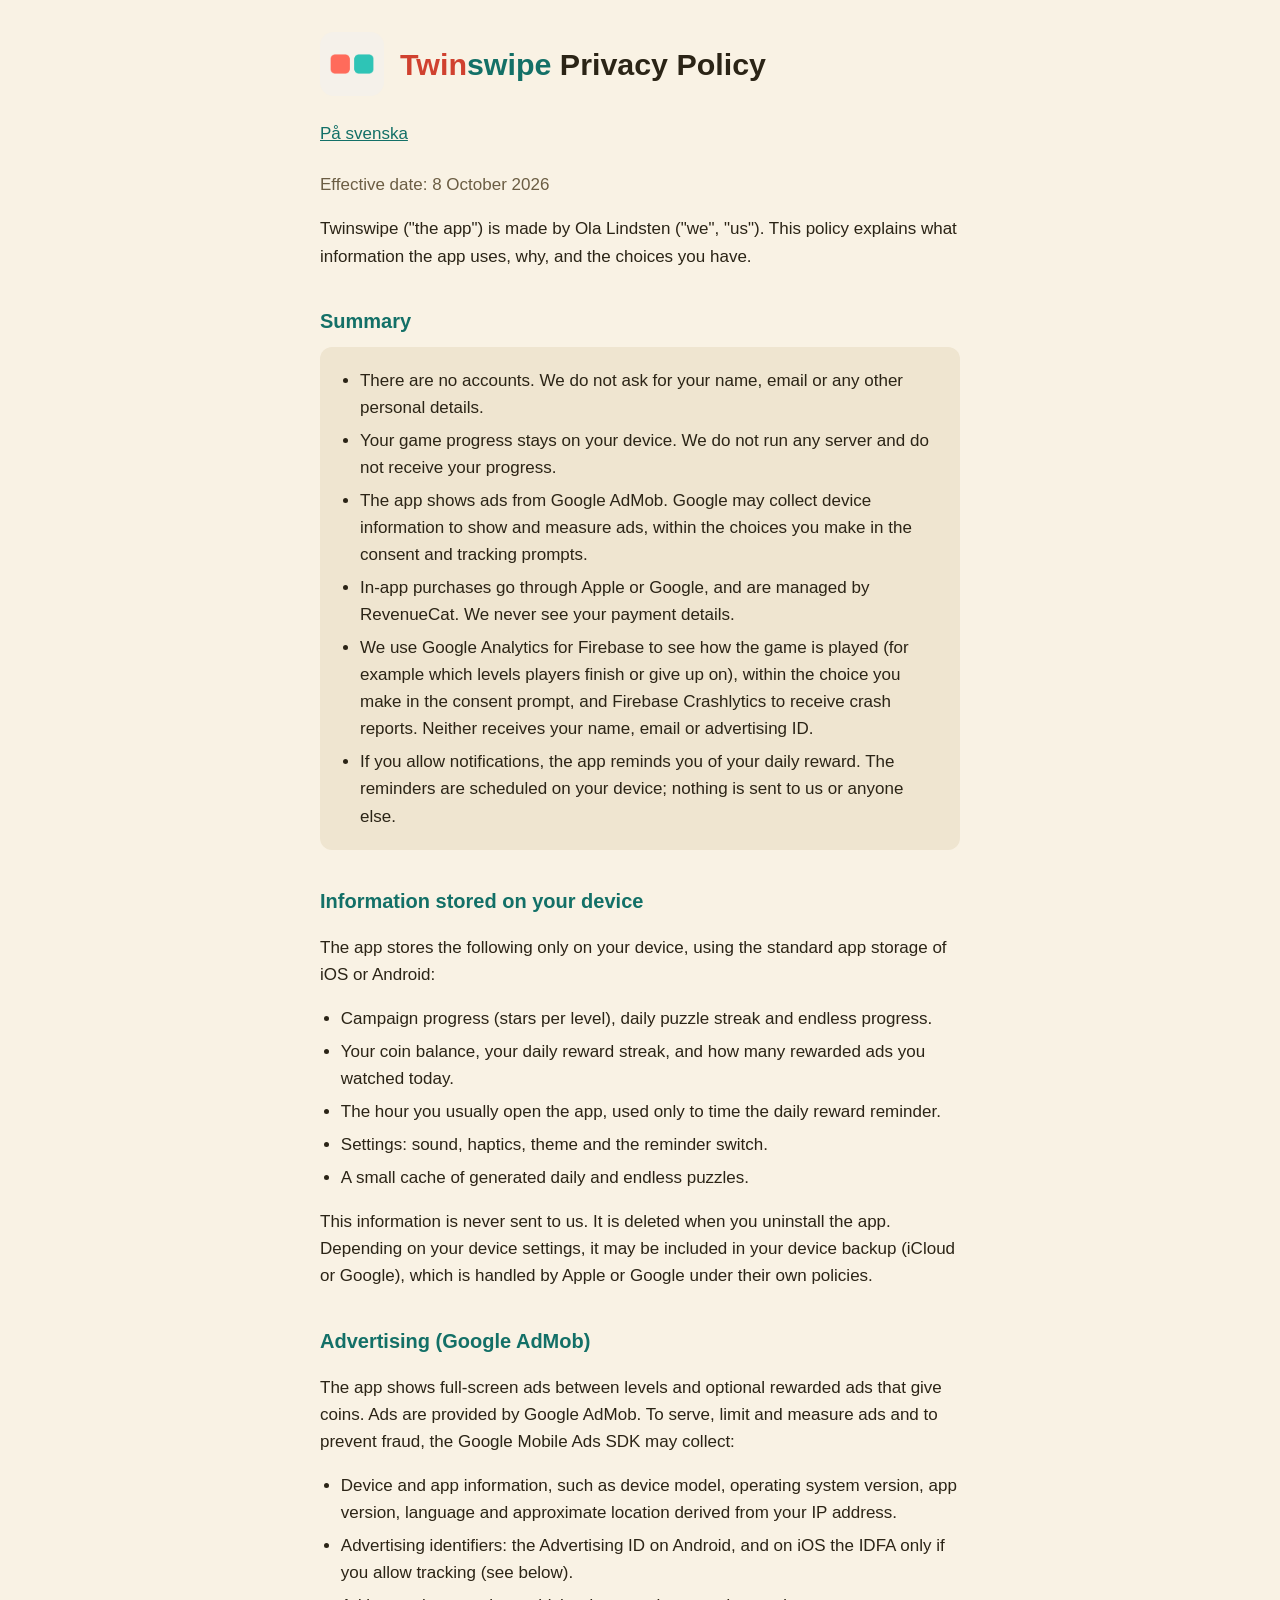
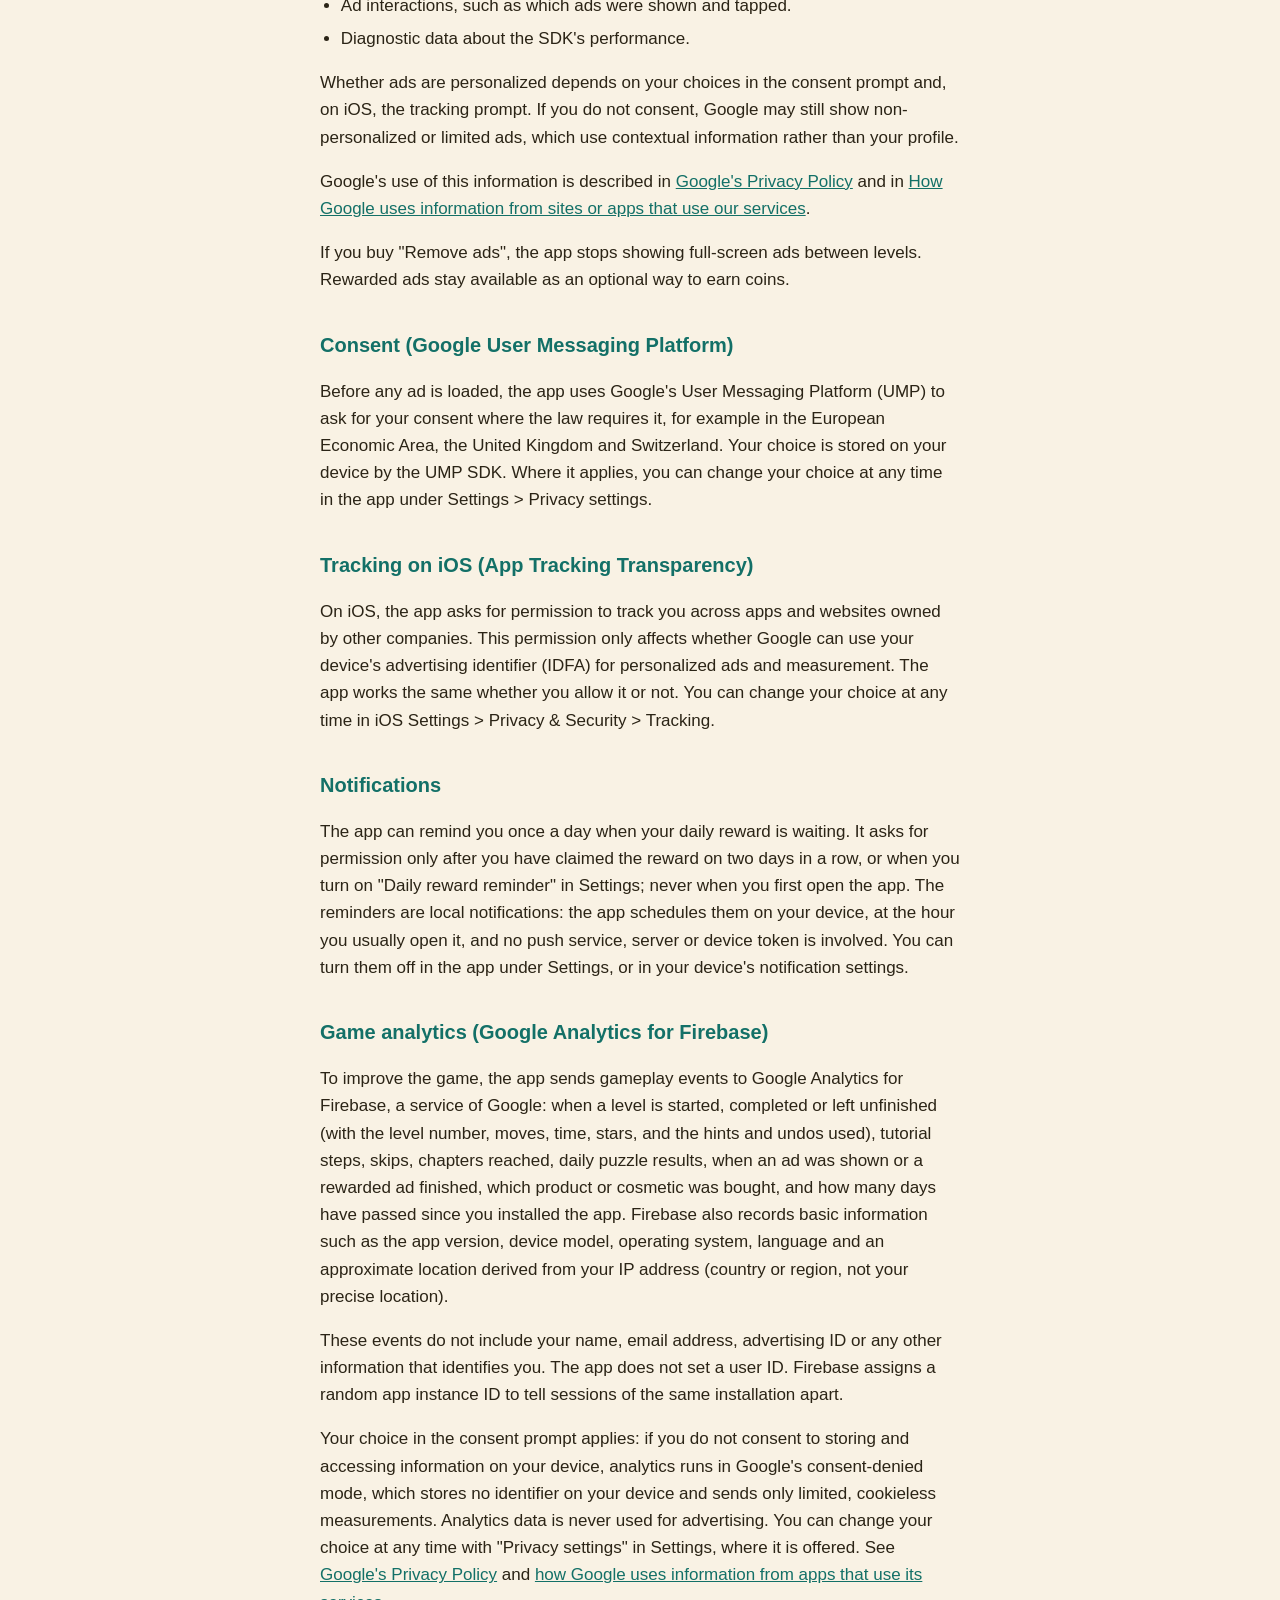
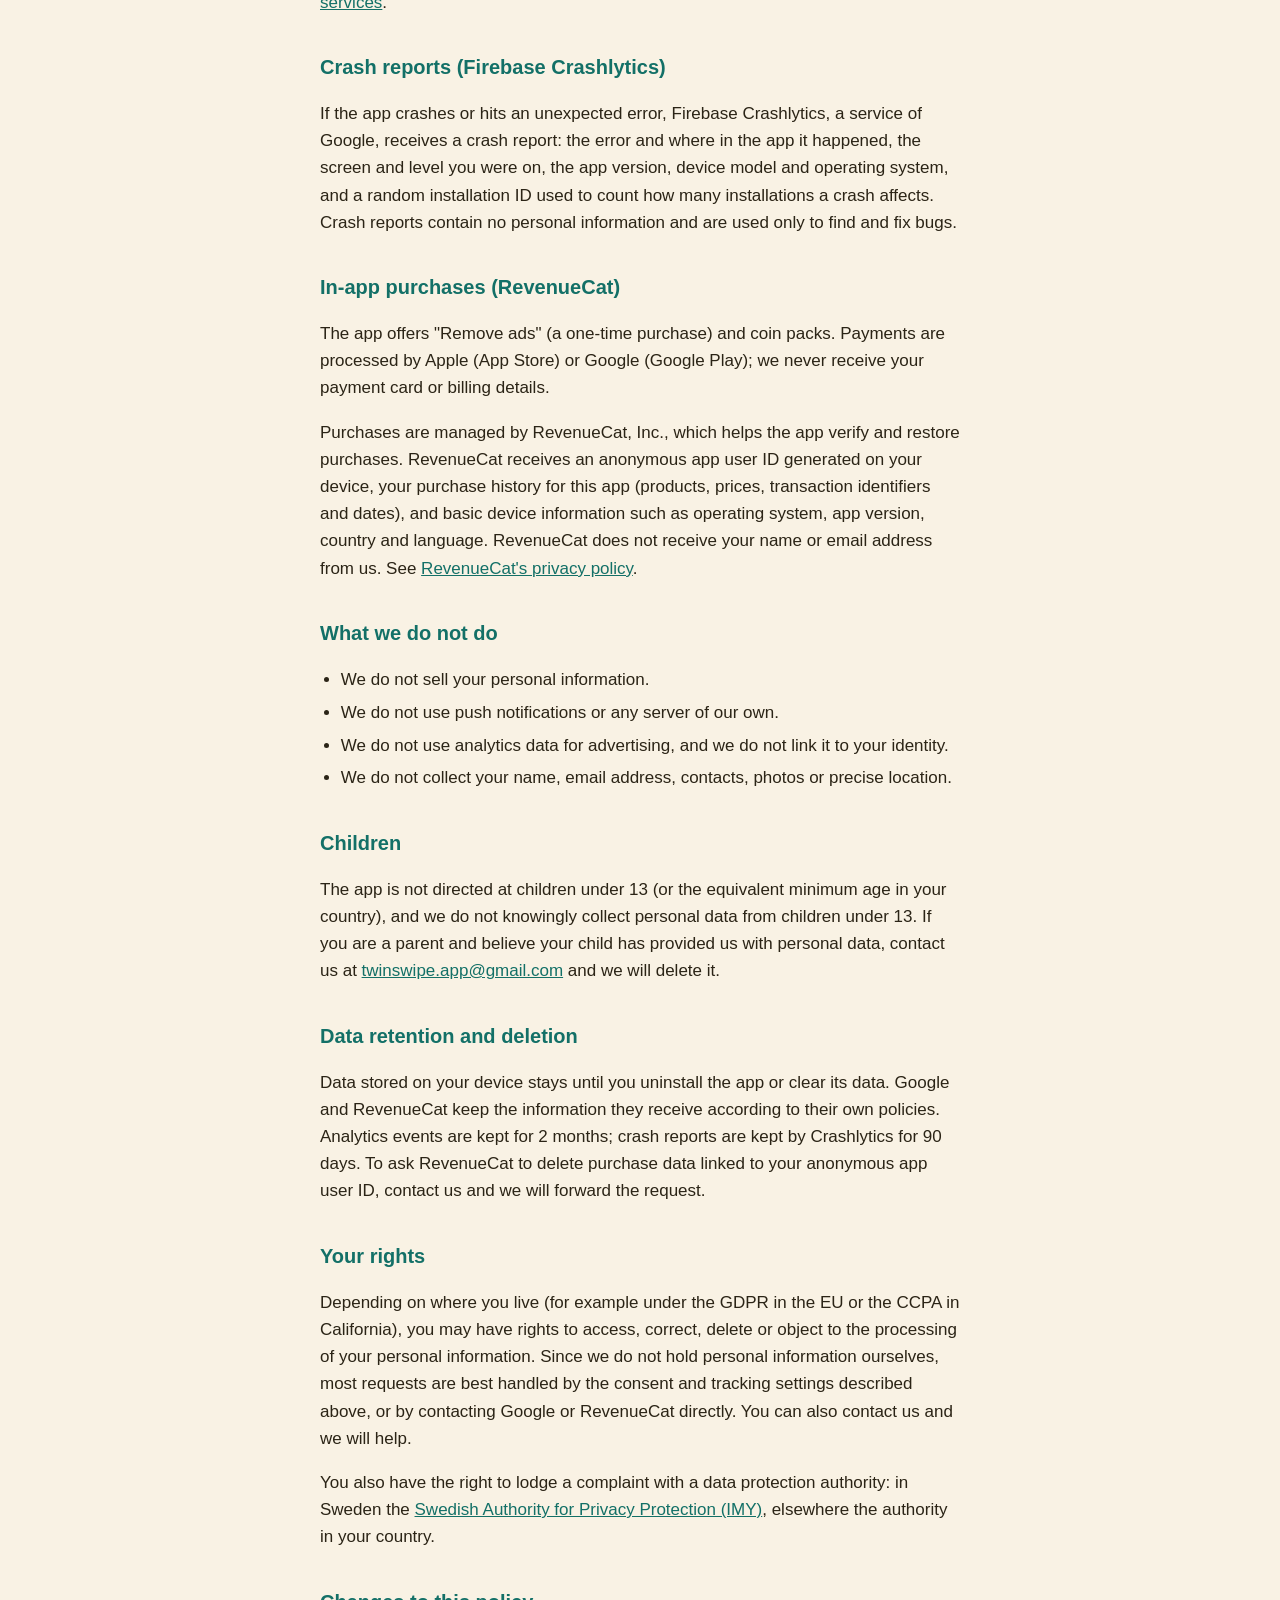
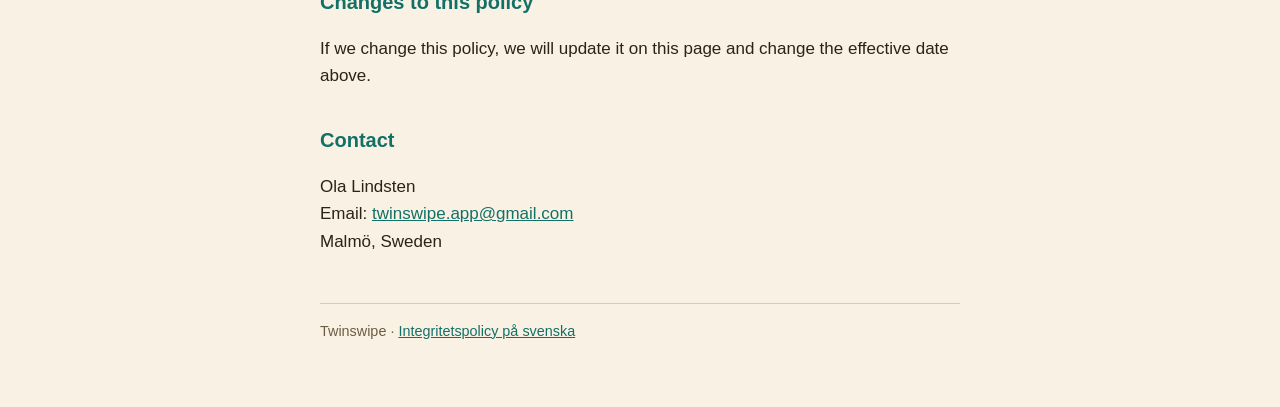
==== twinswipe/privacy/index.html @ 005f3613 "Publish site from Twinswipe 6123579" ====
<!doctype html>
<html lang="en">
<head>
<meta charset="utf-8">
<meta name="viewport" content="width=device-width, initial-scale=1">
<title>Twinswipe Privacy Policy</title>
<link rel="stylesheet" href="../../style.css">
<link rel="alternate" hreflang="sv" href="sv/">
<link rel="icon" href="../icon.png">
</head>
<body>
<main>
<header>
<img src="../icon.png" alt="">
<h1><span class="twin">Twin</span><span class="swipe">swipe</span> Privacy Policy</h1>
</header>
<p class="lang"><a href="sv/" hreflang="sv" lang="sv">På svenska</a></p>

<p class="date">Effective date: 8 October 2026</p>

<p>Twinswipe ("the app") is made by Ola Lindsten
("we", "us"). This policy explains what information the app uses, why, and
the choices you have.</p>

<h2 id="summary">Summary</h2>
<div class="summary">
<ul>
<li>There are no accounts. We do not ask for your name, email or any other
personal details.</li>
<li>Your game progress stays on your device. We do not run any server and do
not receive your progress.</li>
<li>The app shows ads from Google AdMob. Google may collect device
information to show and measure ads, within the choices you make in the
consent and tracking prompts.</li>
<li>In-app purchases go through Apple or Google, and are managed by
RevenueCat. We never see your payment details.</li>
<li>We use Google Analytics for Firebase to see how the game is played (for
example which levels players finish or give up on), within the choice you
make in the consent prompt, and Firebase Crashlytics to receive crash
reports. Neither receives your name, email or advertising ID.</li>
<li>If you allow notifications, the app reminds you of your daily reward.
The reminders are scheduled on your device; nothing is sent to us or
anyone else.</li>
</ul>
</div>

<h2 id="device">Information stored on your device</h2>
<p>The app stores the following only on your device, using the standard
app storage of iOS or Android:</p>
<ul>
<li>Campaign progress (stars per level), daily puzzle streak and endless
progress.</li>
<li>Your coin balance, your daily reward streak, and how many rewarded ads
you watched today.</li>
<li>The hour you usually open the app, used only to time the daily reward
reminder.</li>
<li>Settings: sound, haptics, theme and the reminder switch.</li>
<li>A small cache of generated daily and endless puzzles.</li>
</ul>
<p>This information is never sent to us. It is deleted when you uninstall the
app. Depending on your device settings, it may be included in your device
backup (iCloud or Google), which is handled by Apple or Google under their
own policies.</p>

<h2 id="ads">Advertising (Google AdMob)</h2>
<p>The app shows full-screen ads between levels and optional rewarded ads that
give coins. Ads are provided by Google AdMob. To serve, limit and measure
ads and to prevent fraud, the Google Mobile Ads SDK may collect:</p>
<ul>
<li>Device and app information, such as device model, operating system
version, app version, language and approximate location derived from your
IP address.</li>
<li>Advertising identifiers: the Advertising ID on Android, and on iOS the
IDFA only if you allow tracking (see below).</li>
<li>Ad interactions, such as which ads were shown and tapped.</li>
<li>Diagnostic data about the SDK's performance.</li>
</ul>
<p>Whether ads are personalized depends on your choices in the consent prompt
and, on iOS, the tracking prompt. If you do not consent, Google may still
show non-personalized or limited ads, which use contextual information
rather than your profile.</p>
<p>Google's use of this information is described in
<a href="https://policies.google.com/privacy">Google's Privacy Policy</a> and in
<a href="https://policies.google.com/technologies/partner-sites">How Google uses
information from sites or apps that use our services</a>.</p>
<p>If you buy "Remove ads", the app stops showing full-screen ads between
levels. Rewarded ads stay available as an optional way to earn coins.</p>

<h2 id="consent">Consent (Google User Messaging Platform)</h2>
<p>Before any ad is loaded, the app uses Google's User Messaging Platform
(UMP) to ask for your consent where the law requires it, for example in
the European Economic Area, the United Kingdom and Switzerland. Your choice
is stored on your device by the UMP SDK. Where it applies, you can change
your choice at any time in the app under Settings &gt; Privacy settings.</p>

<h2 id="tracking">Tracking on iOS (App Tracking Transparency)</h2>
<p>On iOS, the app asks for permission to track you across apps and websites
owned by other companies. This permission only affects whether Google can
use your device's advertising identifier (IDFA) for personalized ads and
measurement. The app works the same whether you allow it or not. You can
change your choice at any time in iOS Settings &gt; Privacy &amp; Security &gt;
Tracking.</p>

<h2 id="notifications">Notifications</h2>
<p>The app can remind you once a day when your daily reward is waiting. It
asks for permission only after you have claimed the reward on two days in
a row, or when you turn on "Daily reward reminder" in Settings; never when
you first open the app. The reminders are local notifications: the app
schedules them on your device, at the hour you usually open it, and no
push service, server or device token is involved. You can turn them off
in the app under Settings, or in your device's notification settings.</p>

<h2 id="analytics">Game analytics (Google Analytics for Firebase)</h2>
<p>To improve the game, the app sends gameplay events to Google Analytics for
Firebase, a service of Google: when a level is started, completed or left
unfinished (with the level number, moves, time, stars, and the hints and
undos used), tutorial steps, skips, chapters reached, daily puzzle results,
when an ad was shown or a rewarded ad finished, which product or cosmetic
was bought, and how many days have passed since you installed the app.
Firebase also records basic information such as the app version, device
model, operating system, language and an approximate location derived from
your IP address (country or region, not your precise location).</p>
<p>These events do not include your name, email address, advertising ID or
any other information that identifies you. The app does not set a user ID.
Firebase assigns a random app instance ID to tell sessions of the same
installation apart.</p>
<p>Your choice in the consent prompt applies: if you do not consent to storing
and accessing information on your device, analytics runs in Google's
consent-denied mode, which stores no identifier on your device and sends
only limited, cookieless measurements. Analytics data is never used for
advertising. You can change your choice at any time with "Privacy settings"
in Settings, where it is offered. See
<a href="https://policies.google.com/privacy">Google's Privacy Policy</a> and
<a href="https://policies.google.com/technologies/partner-sites">how Google uses
information from apps that use its services</a>.</p>

<h2 id="crashes">Crash reports (Firebase Crashlytics)</h2>
<p>If the app crashes or hits an unexpected error, Firebase Crashlytics, a
service of Google, receives a crash report: the error and where in the app
it happened, the screen and level you were on, the app version, device
model and operating system, and a random installation ID used to count how
many installations a crash affects. Crash reports contain no personal
information and are used only to find and fix bugs.</p>

<h2 id="purchases">In-app purchases (RevenueCat)</h2>
<p>The app offers "Remove ads" (a one-time purchase) and coin packs.
Payments are processed by Apple (App Store) or Google (Google Play); we
never receive your payment card or billing details.</p>
<p>Purchases are managed by RevenueCat, Inc., which helps the app verify and
restore purchases. RevenueCat receives an anonymous app user ID generated
on your device, your purchase history for this app (products, prices,
transaction identifiers and dates), and basic device information such as
operating system, app version, country and language. RevenueCat does not
receive your name or email address from us. See
<a href="https://www.revenuecat.com/privacy">RevenueCat's privacy policy</a>.</p>

<h2 id="not">What we do not do</h2>
<ul>
<li>We do not sell your personal information.</li>
<li>We do not use push notifications or any server of our own.</li>
<li>We do not use analytics data for advertising, and we do not link it to
your identity.</li>
<li>We do not collect your name, email address, contacts, photos or precise
location.</li>
</ul>

<h2 id="children">Children</h2>
<p>The app is not directed at children under 13 (or the equivalent minimum
age in your country), and we do not knowingly collect personal data from
children under 13. If you are a parent and believe your child has provided
us with personal data, contact us at
<a href="mailto:twinswipe.app@gmail.com">twinswipe.app@gmail.com</a> and we
will delete it.</p>

<h2 id="retention">Data retention and deletion</h2>
<p>Data stored on your device stays until you uninstall the app or clear its
data. Google and RevenueCat keep the information they receive according to
their own policies. Analytics events are kept for 2 months; crash
reports are kept by Crashlytics for 90 days. To ask RevenueCat to delete
purchase data linked to your anonymous app user ID, contact us and we will
forward the request.</p>

<h2 id="rights">Your rights</h2>
<p>Depending on where you live (for example under the GDPR in the EU or the
CCPA in California), you may have rights to access, correct, delete or
object to the processing of your personal information. Since we do not
hold personal information ourselves, most requests are best handled by
the consent and tracking settings described above, or by contacting Google
or RevenueCat directly. You can also contact us and we will help.</p>
<p>You also have the right to lodge a complaint with a data protection
authority: in Sweden the <a href="https://www.imy.se/en">Swedish Authority
for Privacy Protection (IMY)</a>, elsewhere the authority in your
country.</p>

<h2 id="changes">Changes to this policy</h2>
<p>If we change this policy, we will update it on this page and change the
effective date above.</p>

<h2 id="contact">Contact</h2>
<p class="contact">Ola Lindsten
Email: <a href="mailto:twinswipe.app@gmail.com">twinswipe.app@gmail.com</a>
Malmö, Sweden</p>

<footer>Twinswipe · <a href="sv/" hreflang="sv" lang="sv">Integritetspolicy på svenska</a></footer>
</main>
</body>
</html>
---- style.css ----
/* Twinswipe site: the app's warm paper background with its coral and teal
   token colors. Light and dark follow the device setting, as in the app. */
:root {
  --bg: #f9f2e4;
  --surface: #efe5d0;
  --text: #2b2416;
  --muted: #6b5d43;
  --coral: #d0412f;
  --teal: #137067;
  --rule: #d4cbba;
}

@media (prefers-color-scheme: dark) {
  :root {
    --bg: #1b170e;
    --surface: #2b2416;
    --text: #f2ead9;
    --muted: #b8a985;
    --coral: #ff6b5b;
    --teal: #2ec4b6;
    --rule: #4a3e25;
  }
}

* {
  box-sizing: border-box;
}

html {
  -webkit-text-size-adjust: 100%;
}

body {
  margin: 0;
  background: var(--bg);
  color: var(--text);
  font: 17px/1.6 -apple-system, BlinkMacSystemFont, "Segoe UI", Roboto,
    "Helvetica Neue", Arial, sans-serif;
}

main {
  max-width: 42rem;
  margin: 0 auto;
  padding: 2rem 1rem 4rem;
}

header {
  display: flex;
  align-items: center;
  gap: 1rem;
  margin-bottom: 1.5rem;
}

header img {
  width: 64px;
  height: 64px;
  border-radius: 14px;
}

h1 {
  margin: 0;
  font-size: 1.9rem;
  line-height: 1.2;
}

h1 .twin {
  color: var(--coral);
}

h1 .swipe {
  color: var(--teal);
}

h2 {
  margin: 2.2rem 0 0.6rem;
  font-size: 1.25rem;
  color: var(--teal);
}

a {
  color: var(--teal);
  overflow-wrap: anywhere;
}

ul {
  padding-left: 1.3rem;
}

li + li {
  margin-top: 0.35rem;
}

.lang {
  margin: 0 0 1.5rem;
  color: var(--muted);
}

.date {
  color: var(--muted);
}

.summary {
  background: var(--surface);
  border-radius: 12px;
  padding: 0.2rem 1.2rem;
}

.contact {
  white-space: pre-line;
}

footer {
  margin-top: 3rem;
  padding-top: 1rem;
  border-top: 1px solid var(--rule);
  color: var(--muted);
  font-size: 0.9rem;
}
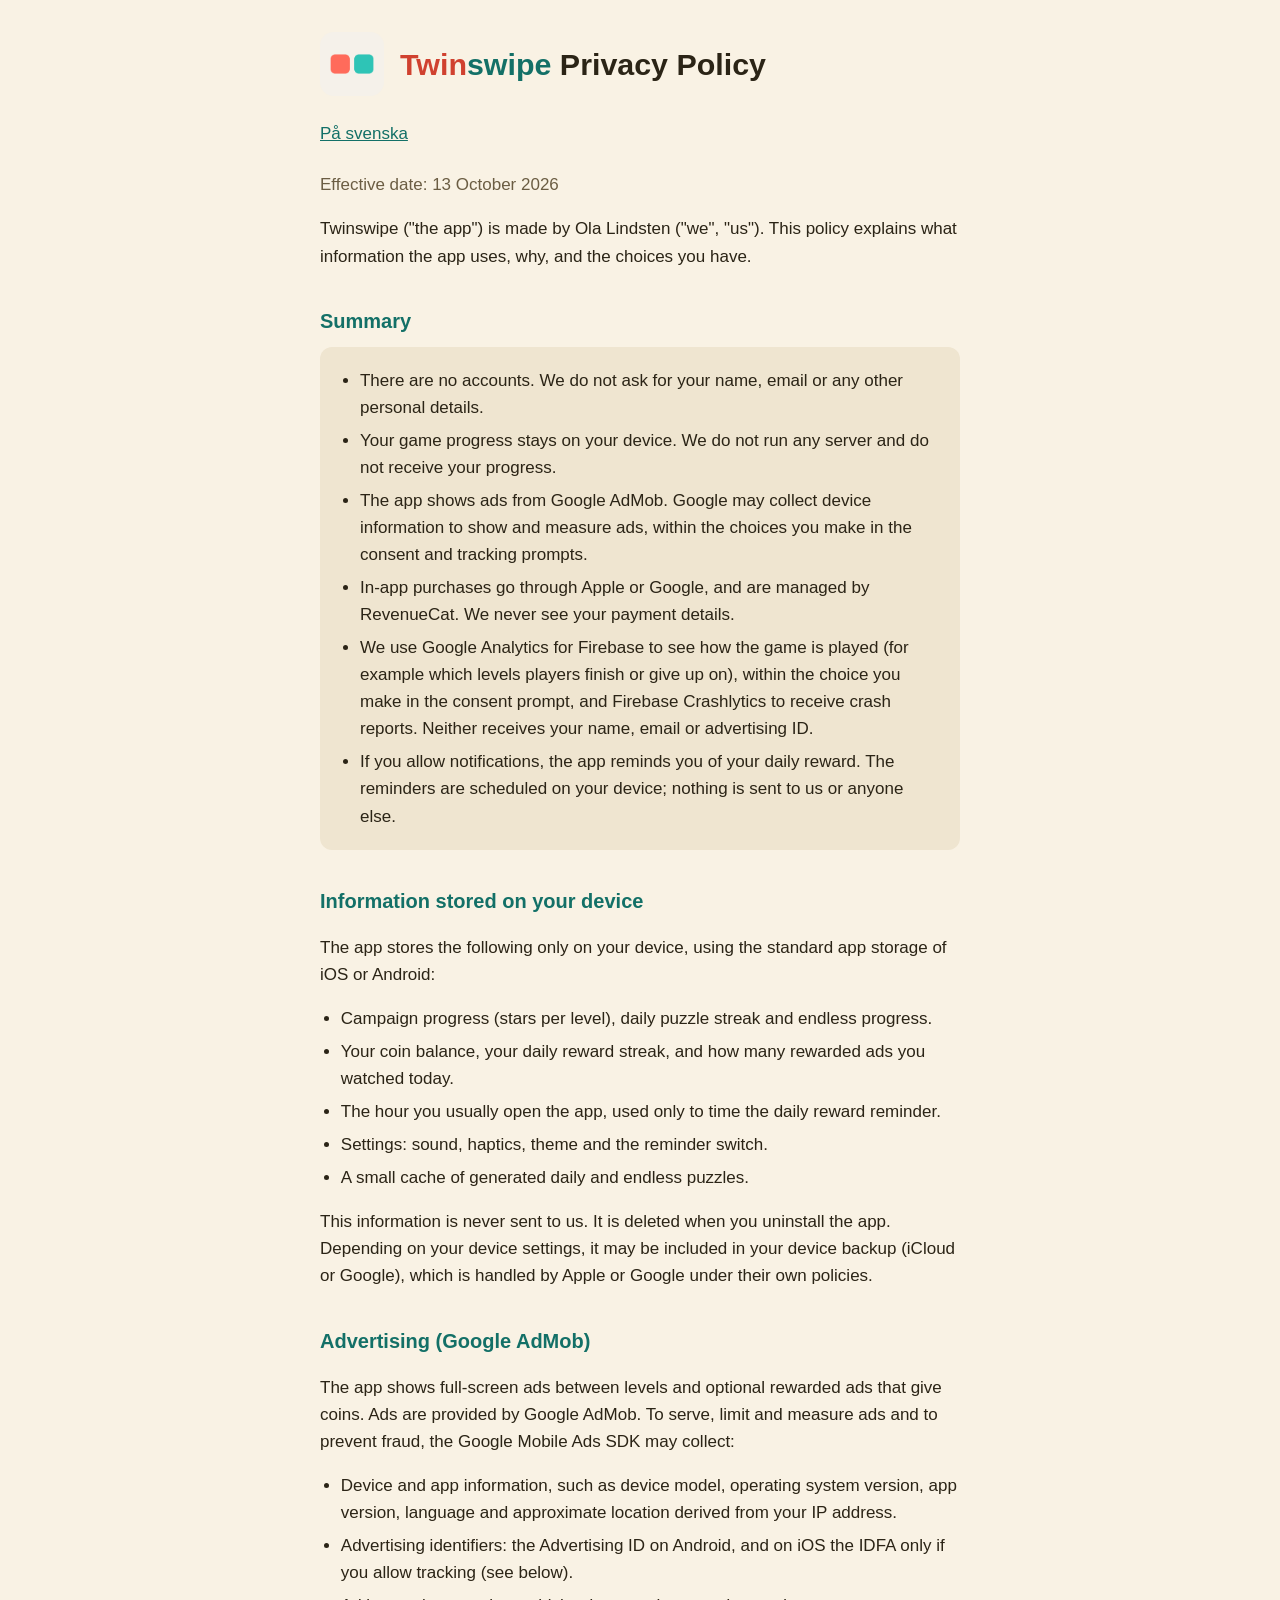
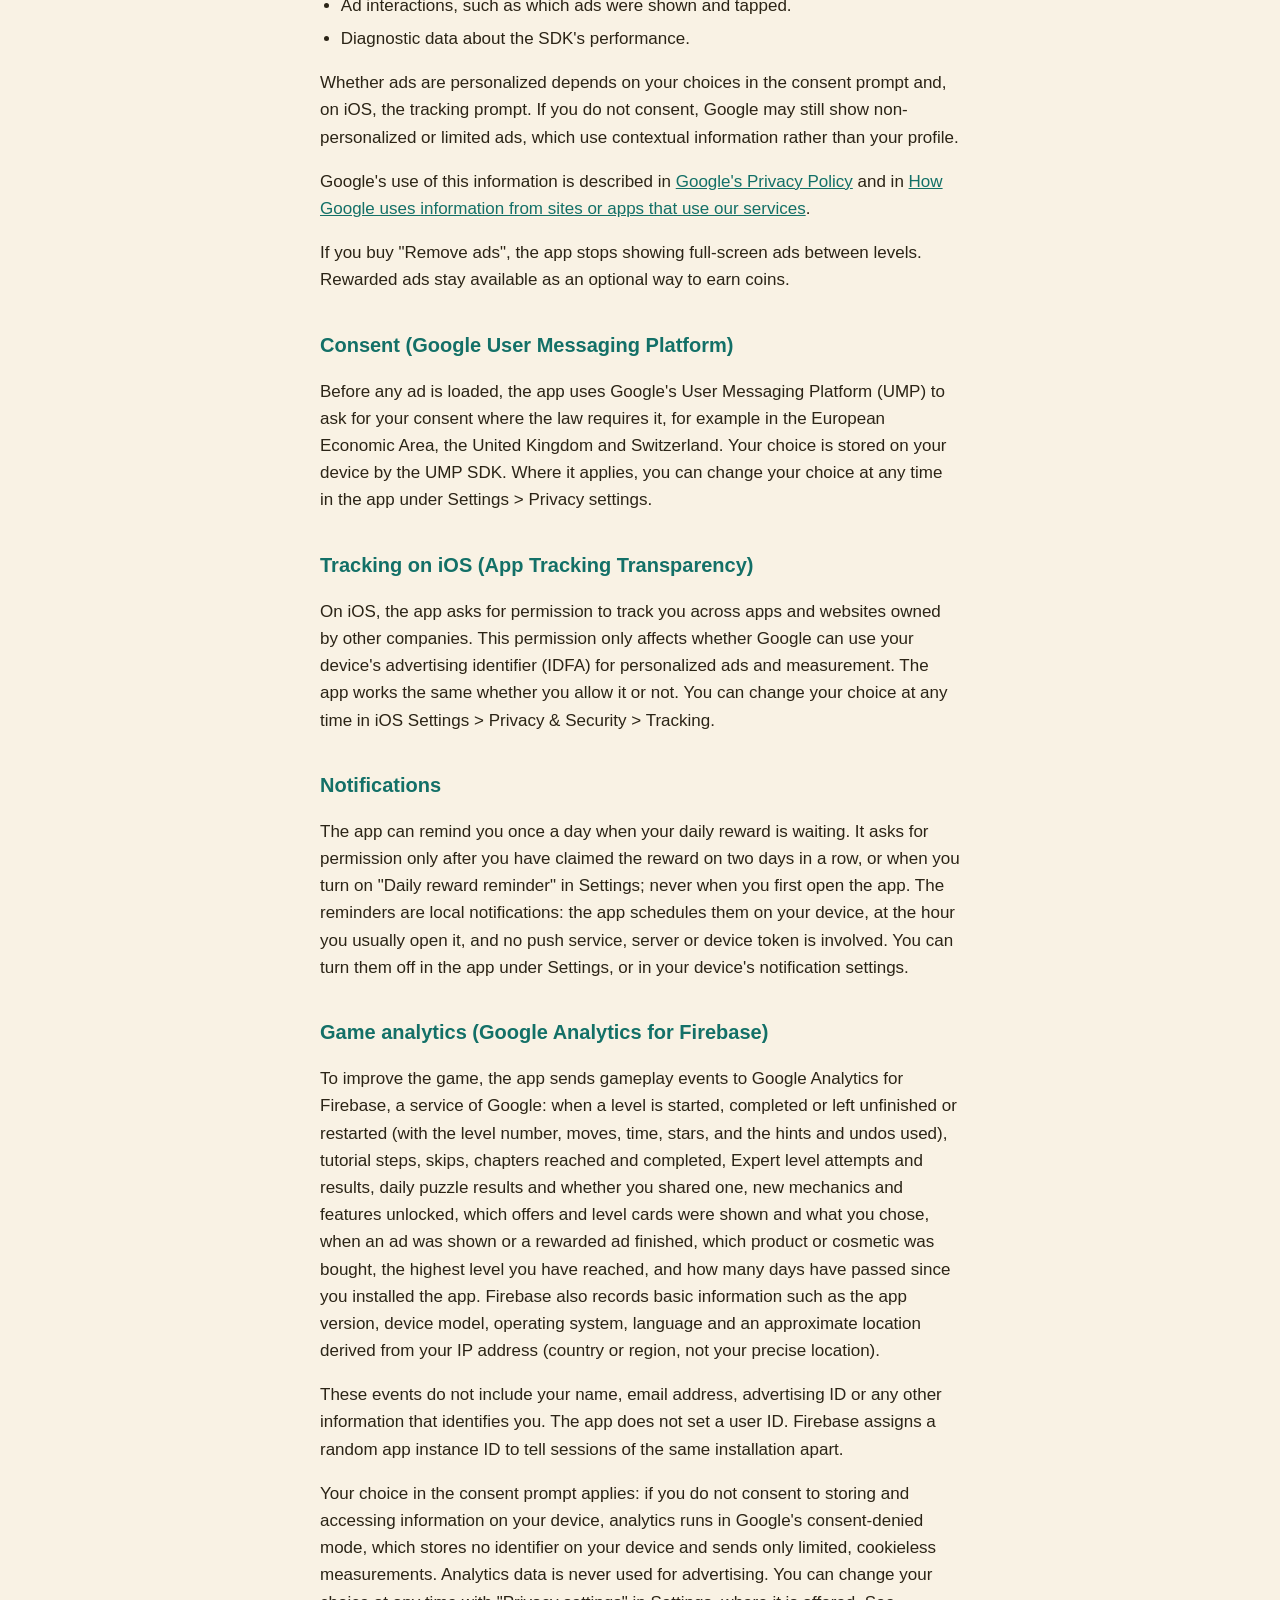
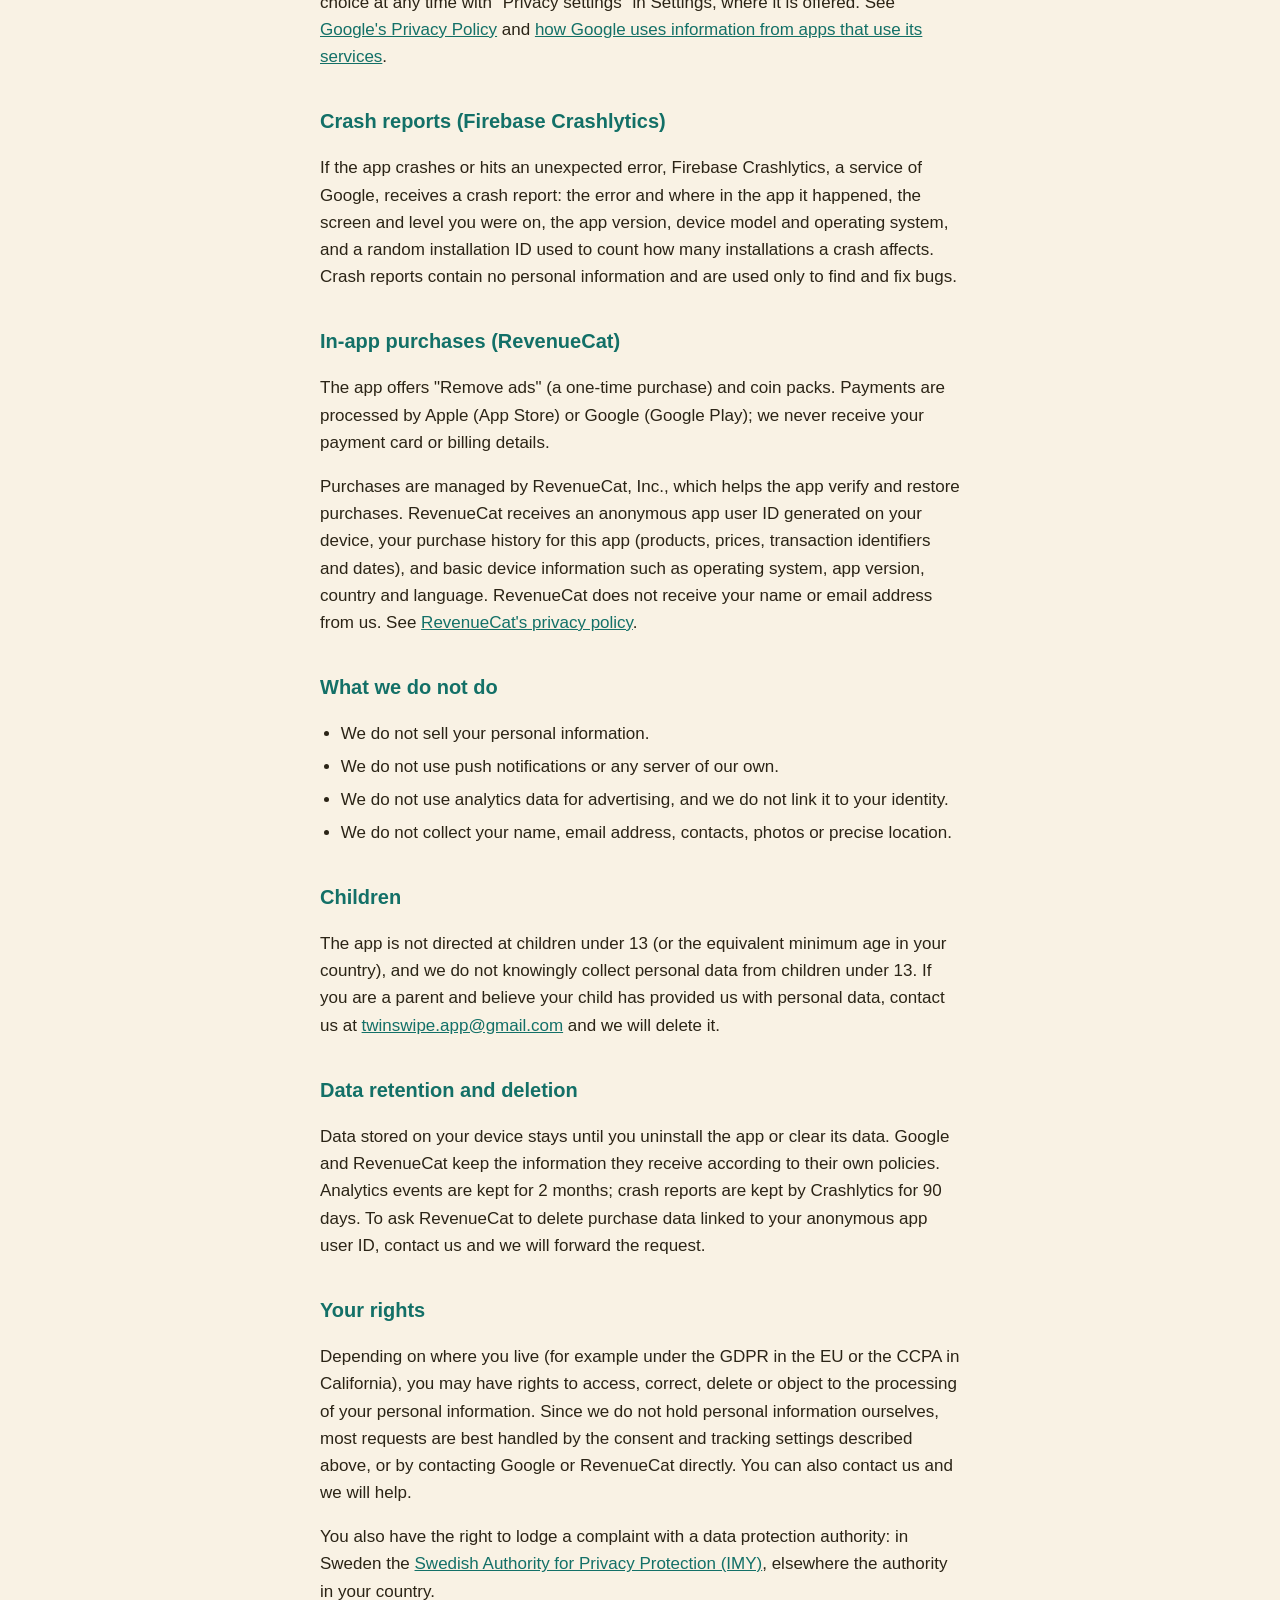
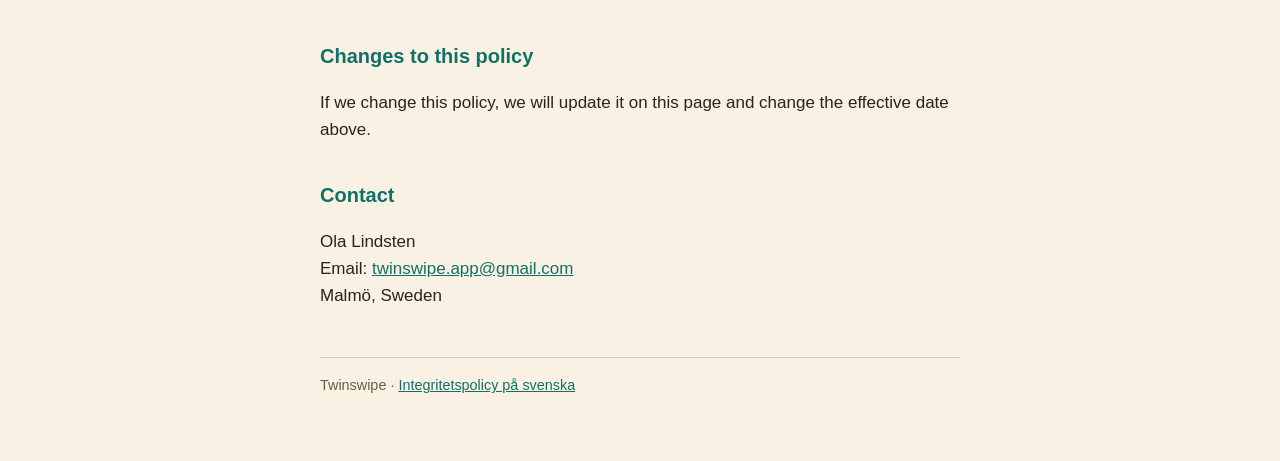
==== commit 8088ee77: "Publish site from Twinswipe 6b8d096" ====
--- a/twinswipe/privacy/index.html
+++ b/twinswipe/privacy/index.html
@@ -16,7 +16,7 @@
 </header>
 <p class="lang"><a href="sv/" hreflang="sv" lang="sv">På svenska</a></p>
 
-<p class="date">Effective date: 8 October 2026</p>
+<p class="date">Effective date: 13 October 2026</p>
 
 <p>Twinswipe ("the app") is made by Ola Lindsten
 ("we", "us"). This policy explains what information the app uses, why, and
@@ -113,10 +113,14 @@
 <h2 id="analytics">Game analytics (Google Analytics for Firebase)</h2>
 <p>To improve the game, the app sends gameplay events to Google Analytics for
 Firebase, a service of Google: when a level is started, completed or left
-unfinished (with the level number, moves, time, stars, and the hints and
-undos used), tutorial steps, skips, chapters reached, daily puzzle results,
-when an ad was shown or a rewarded ad finished, which product or cosmetic
-was bought, and how many days have passed since you installed the app.
+unfinished or restarted (with the level number, moves, time, stars, and
+the hints and undos used), tutorial steps, skips, chapters reached and
+completed, Expert level attempts and results, daily puzzle results and
+whether you shared one, new mechanics and features unlocked, which offers
+and level cards were shown and what you chose, when an ad was shown or a
+rewarded ad finished, which product or cosmetic was bought, the highest
+level you have reached, and how many days have passed since you installed
+the app.
 Firebase also records basic information such as the app version, device
 model, operating system, language and an approximate location derived from
 your IP address (country or region, not your precise location).</p>
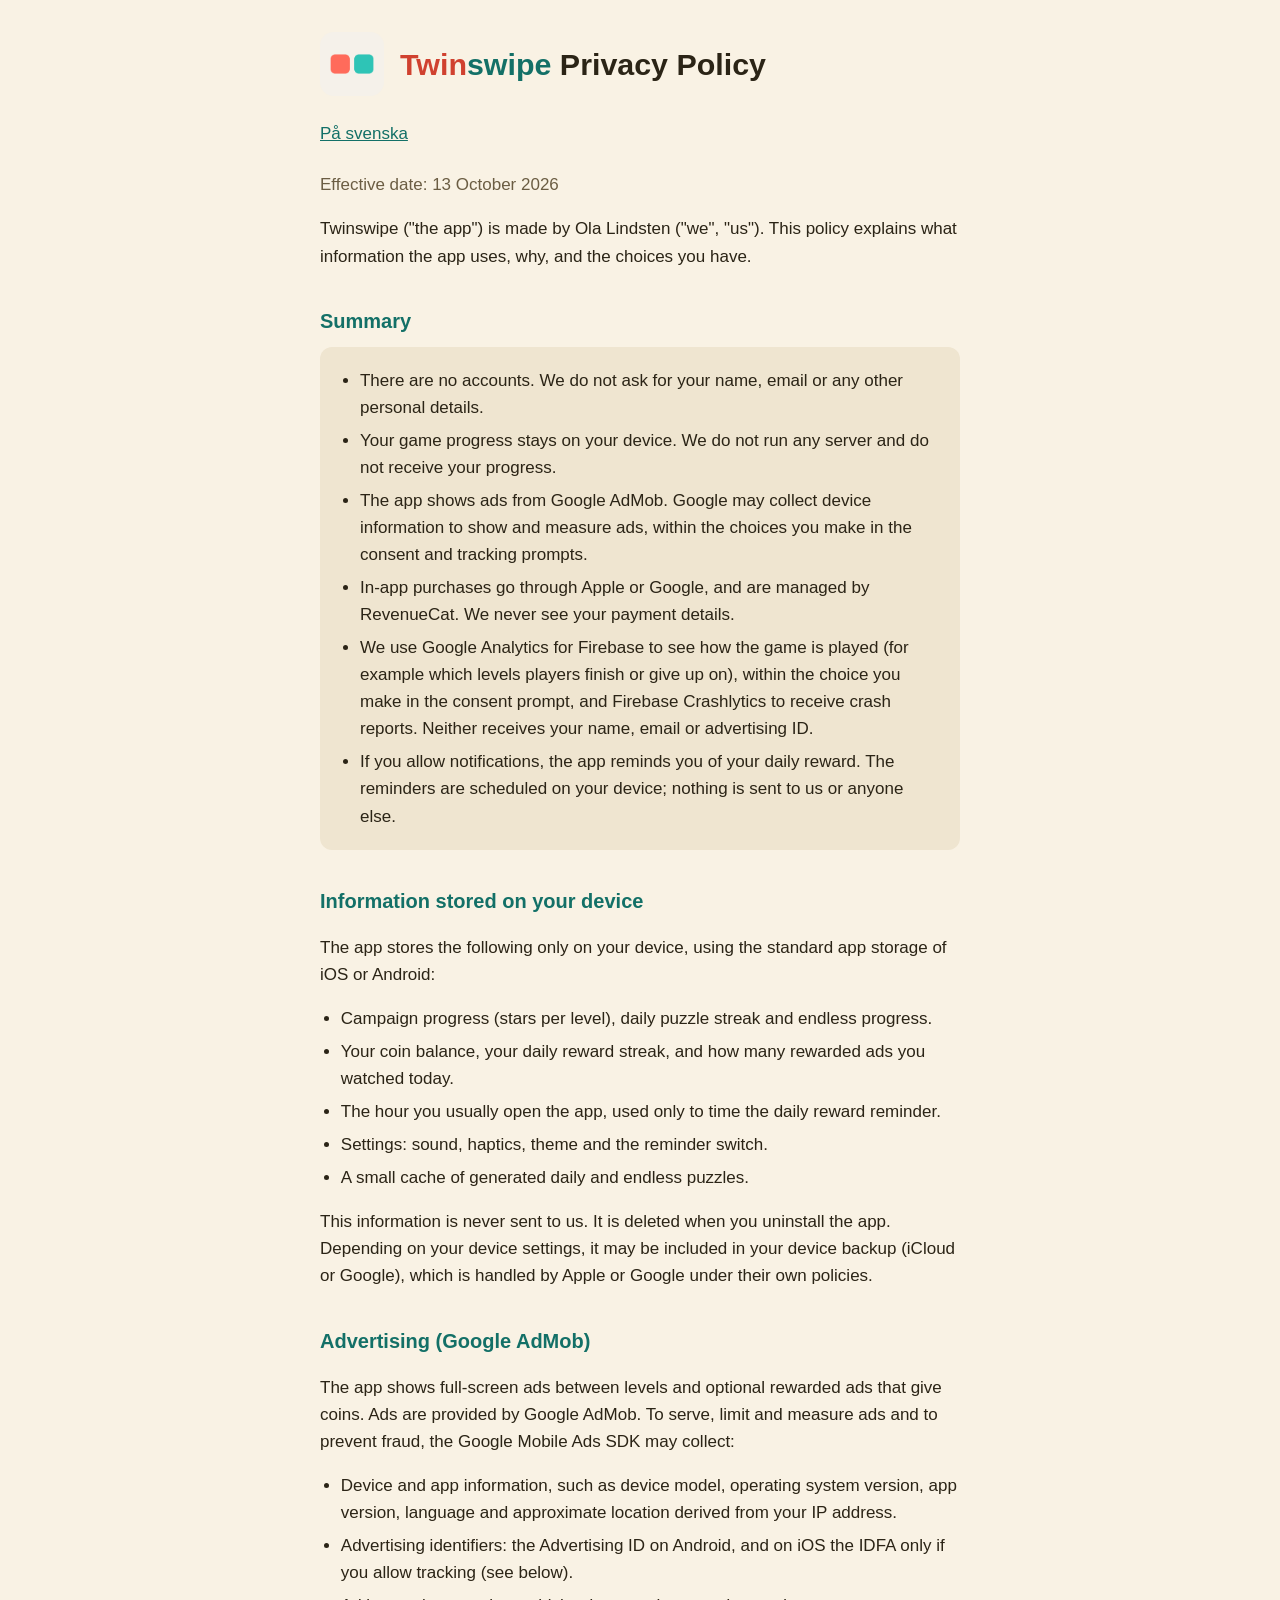
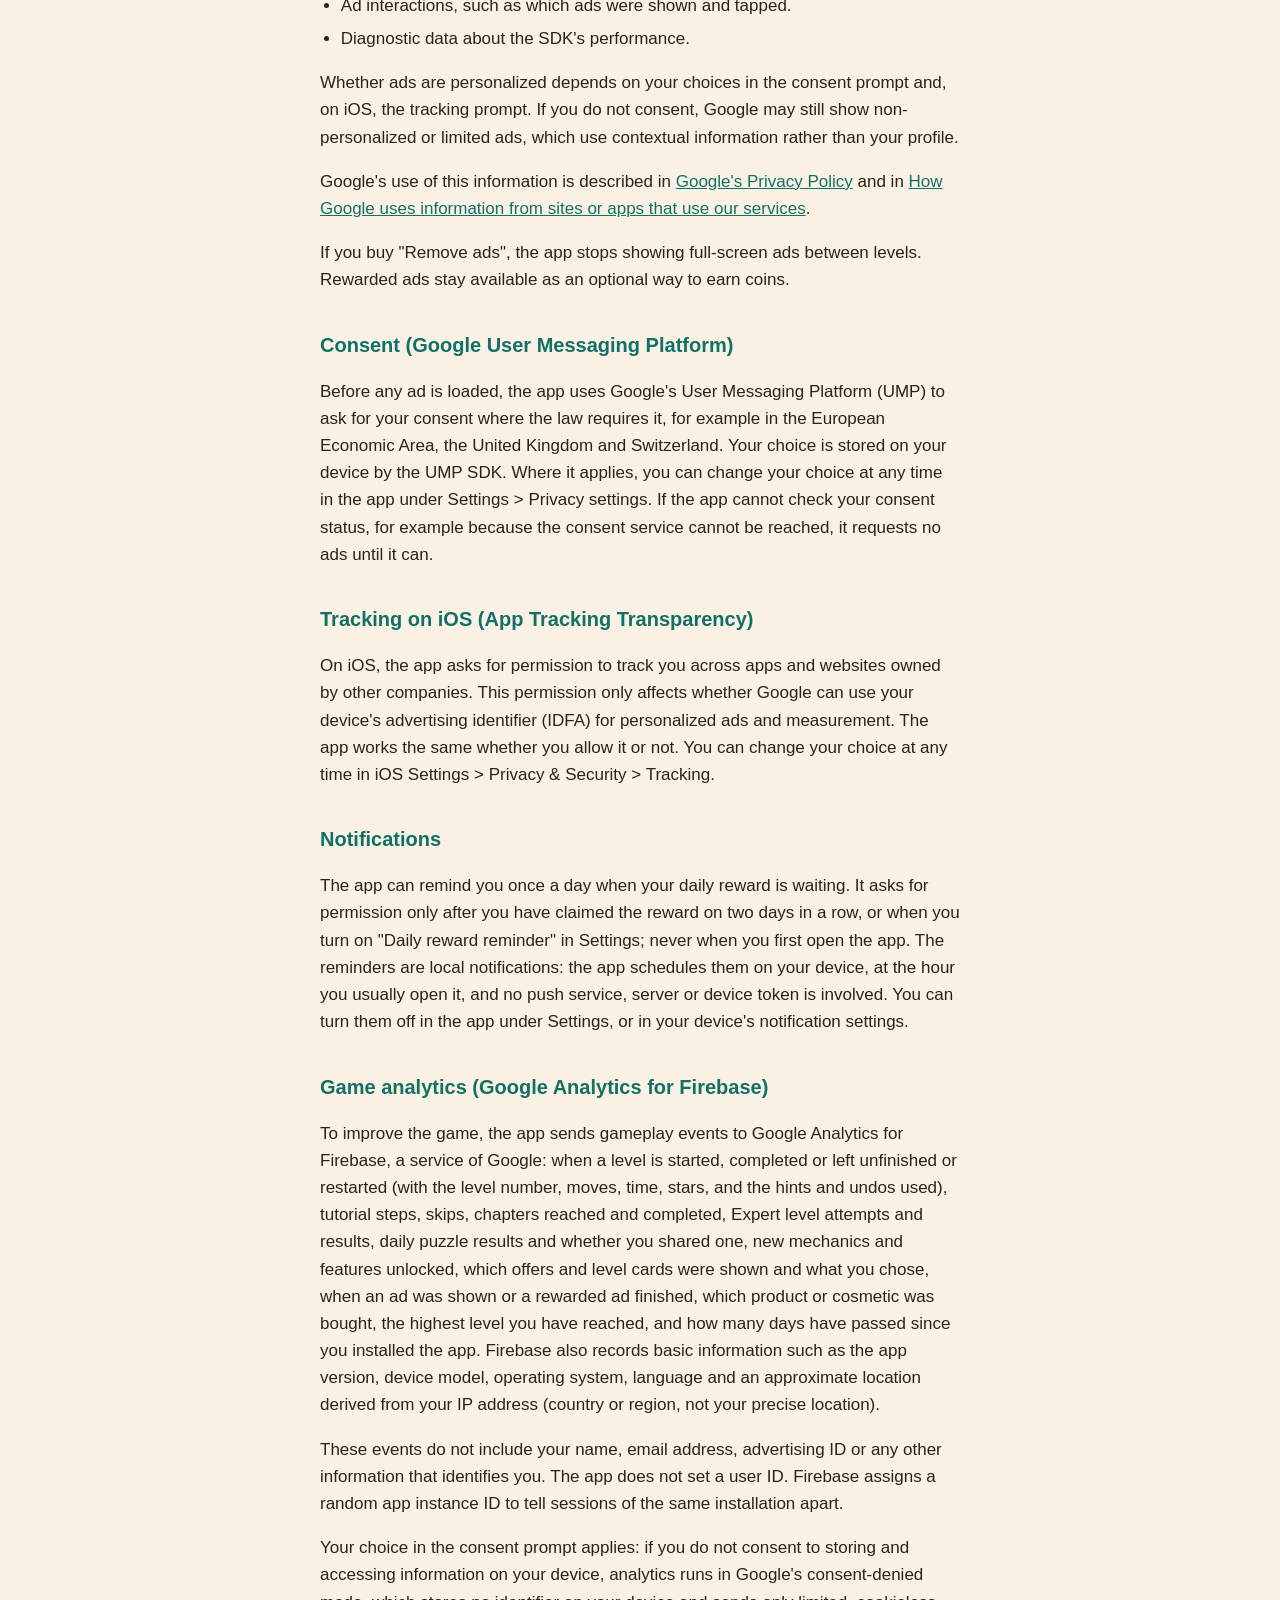
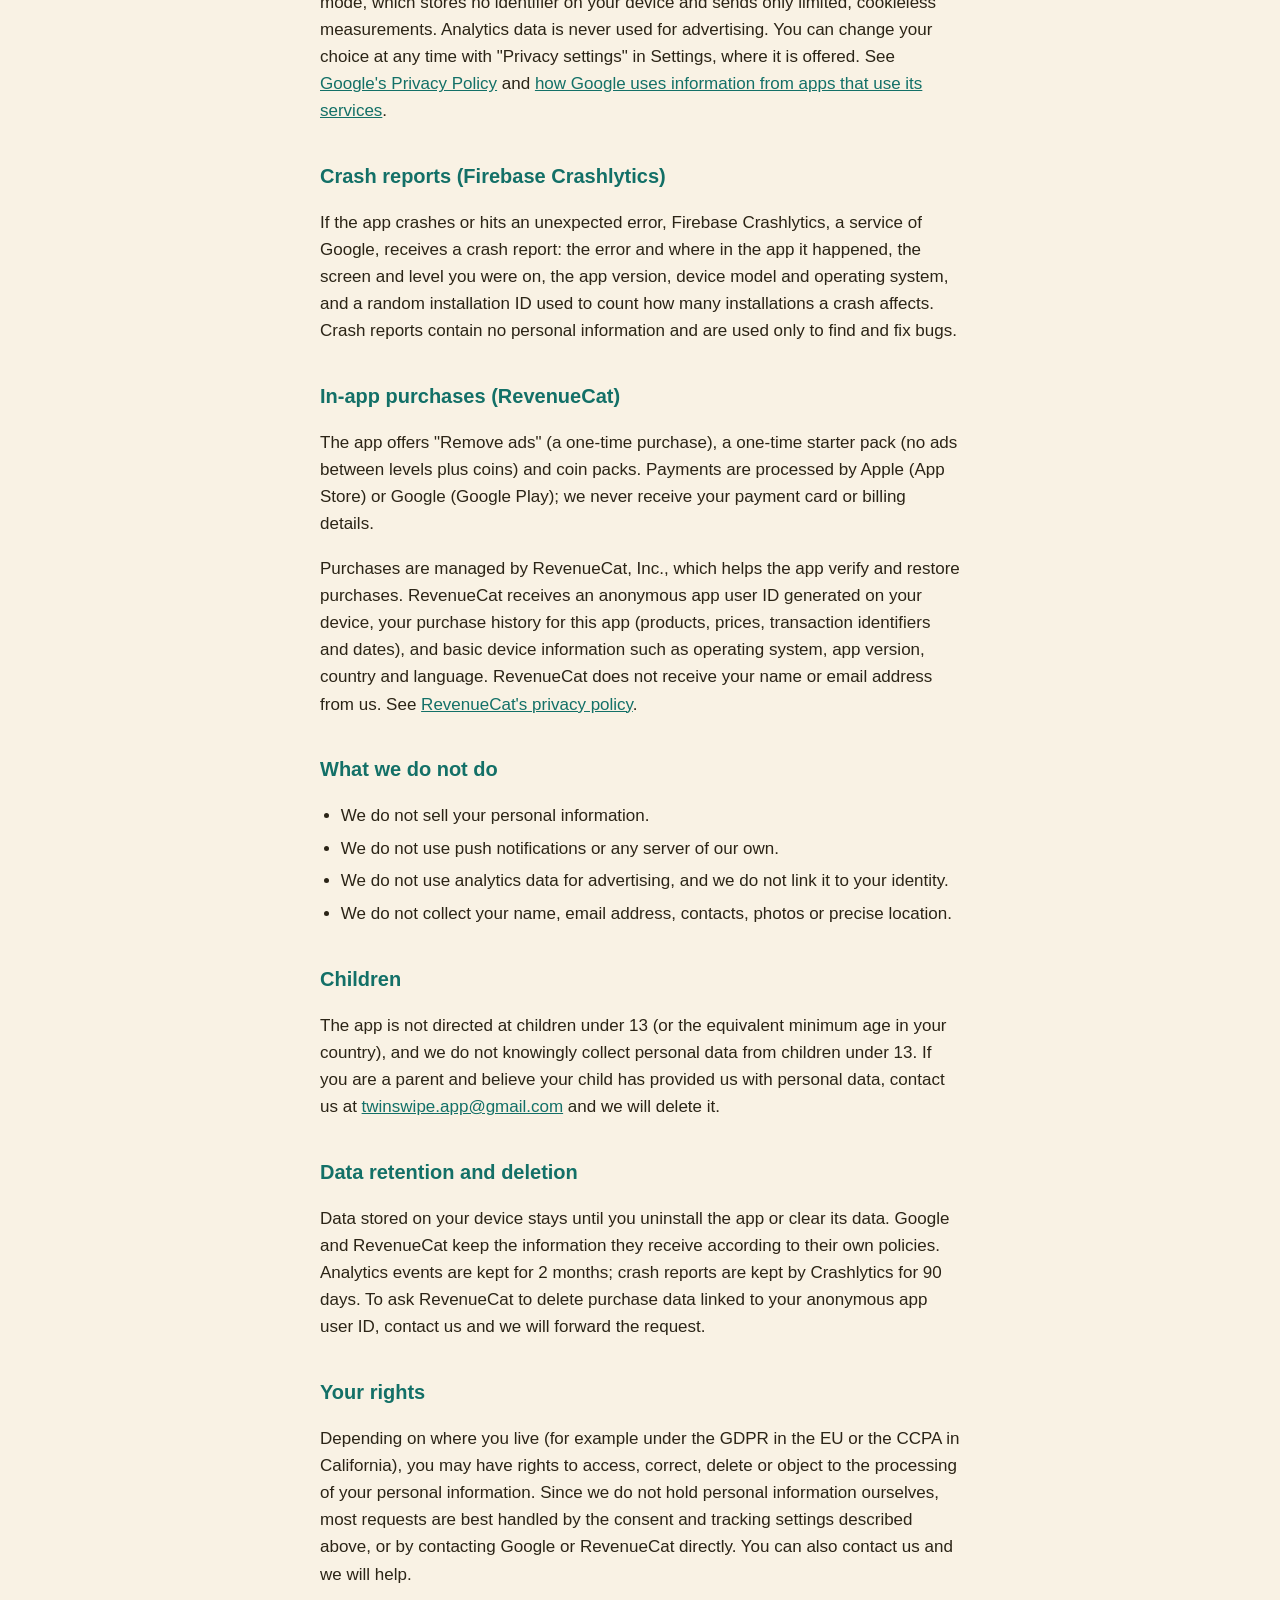
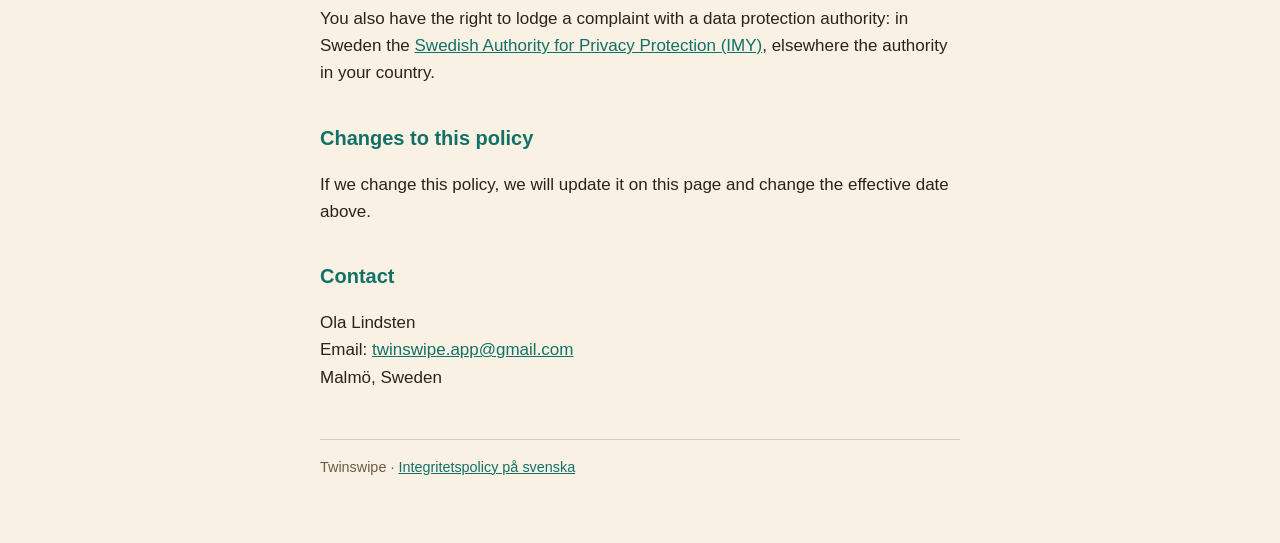
==== commit 40d1ada4: "Publish site from Twinswipe b2d1b7c" ====
--- a/twinswipe/privacy/index.html
+++ b/twinswipe/privacy/index.html
@@ -91,7 +91,9 @@
 (UMP) to ask for your consent where the law requires it, for example in
 the European Economic Area, the United Kingdom and Switzerland. Your choice
 is stored on your device by the UMP SDK. Where it applies, you can change
-your choice at any time in the app under Settings &gt; Privacy settings.</p>
+your choice at any time in the app under Settings &gt; Privacy settings. If
+the app cannot check your consent status, for example because the consent
+service cannot be reached, it requests no ads until it can.</p>
 
 <h2 id="tracking">Tracking on iOS (App Tracking Transparency)</h2>
 <p>On iOS, the app asks for permission to track you across apps and websites
@@ -147,7 +149,8 @@
 information and are used only to find and fix bugs.</p>
 
 <h2 id="purchases">In-app purchases (RevenueCat)</h2>
-<p>The app offers "Remove ads" (a one-time purchase) and coin packs.
+<p>The app offers "Remove ads" (a one-time purchase), a one-time starter
+pack (no ads between levels plus coins) and coin packs.
 Payments are processed by Apple (App Store) or Google (Google Play); we
 never receive your payment card or billing details.</p>
 <p>Purchases are managed by RevenueCat, Inc., which helps the app verify and
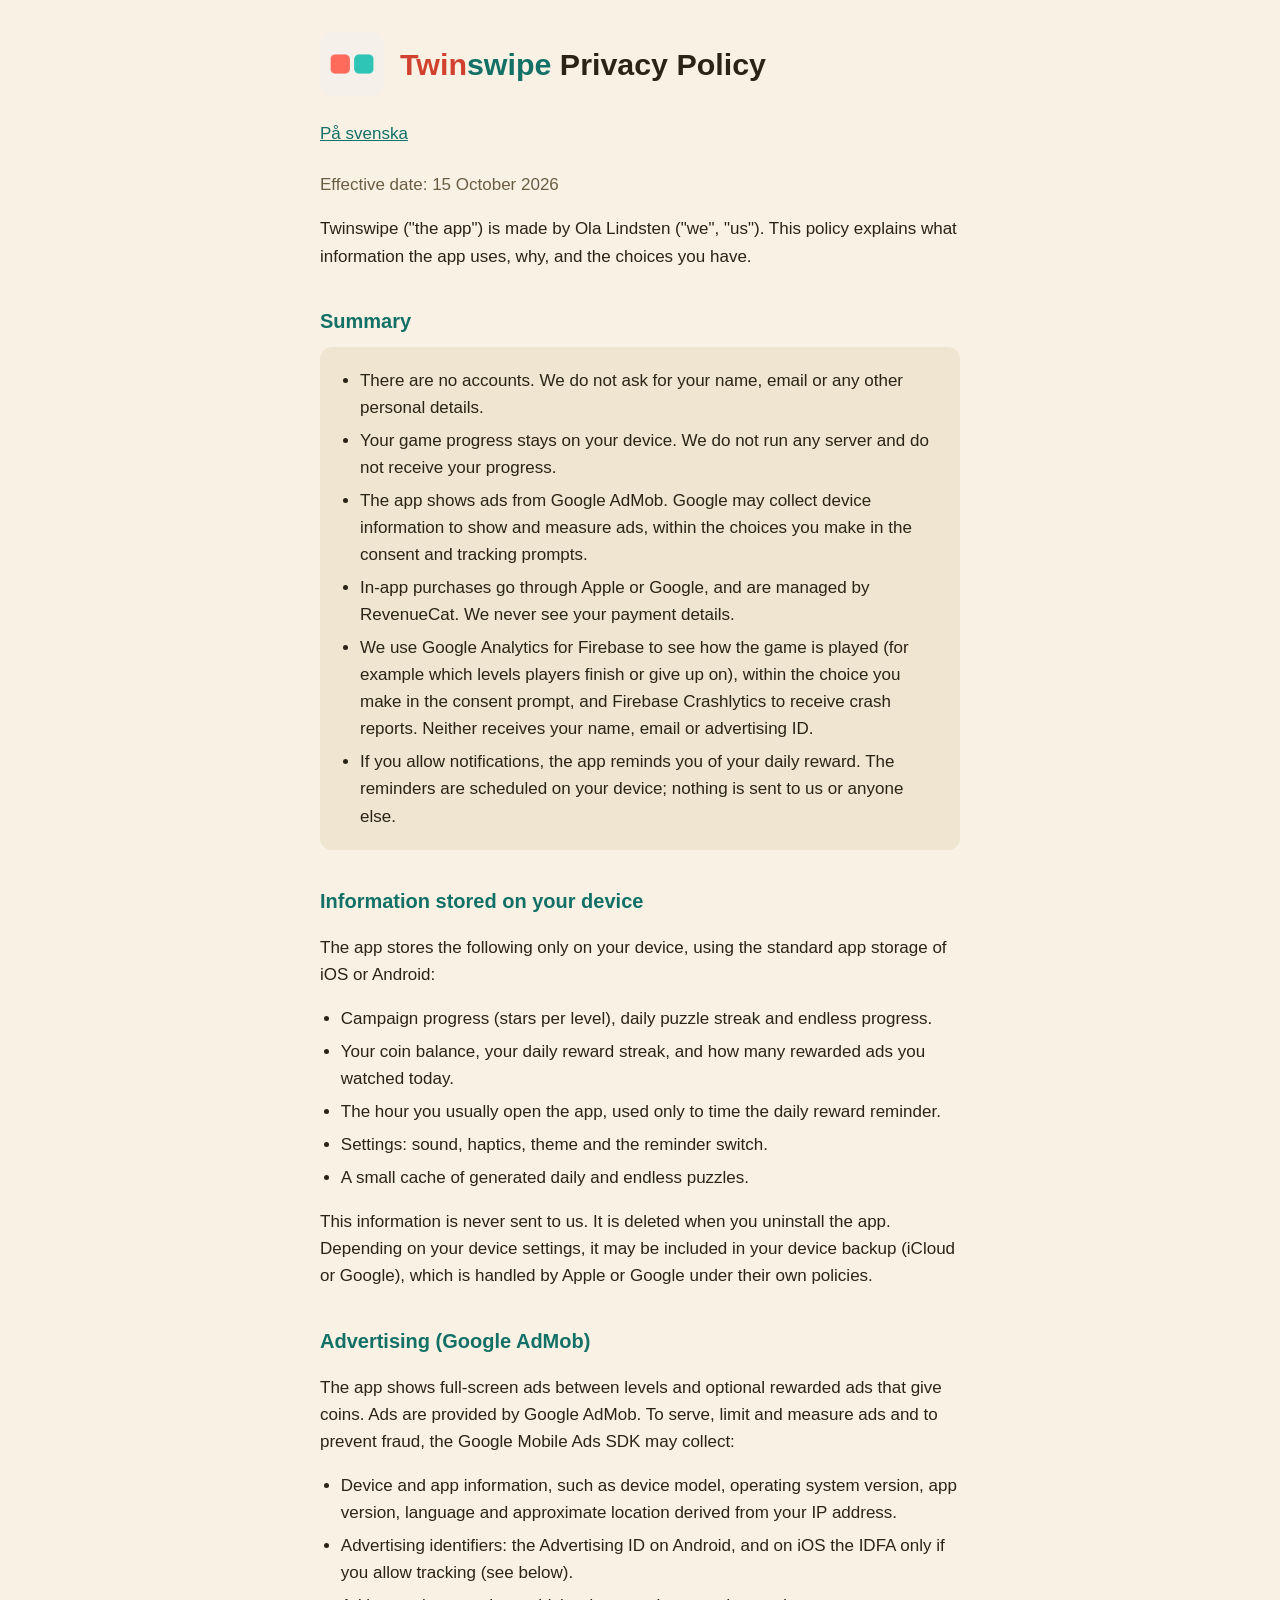
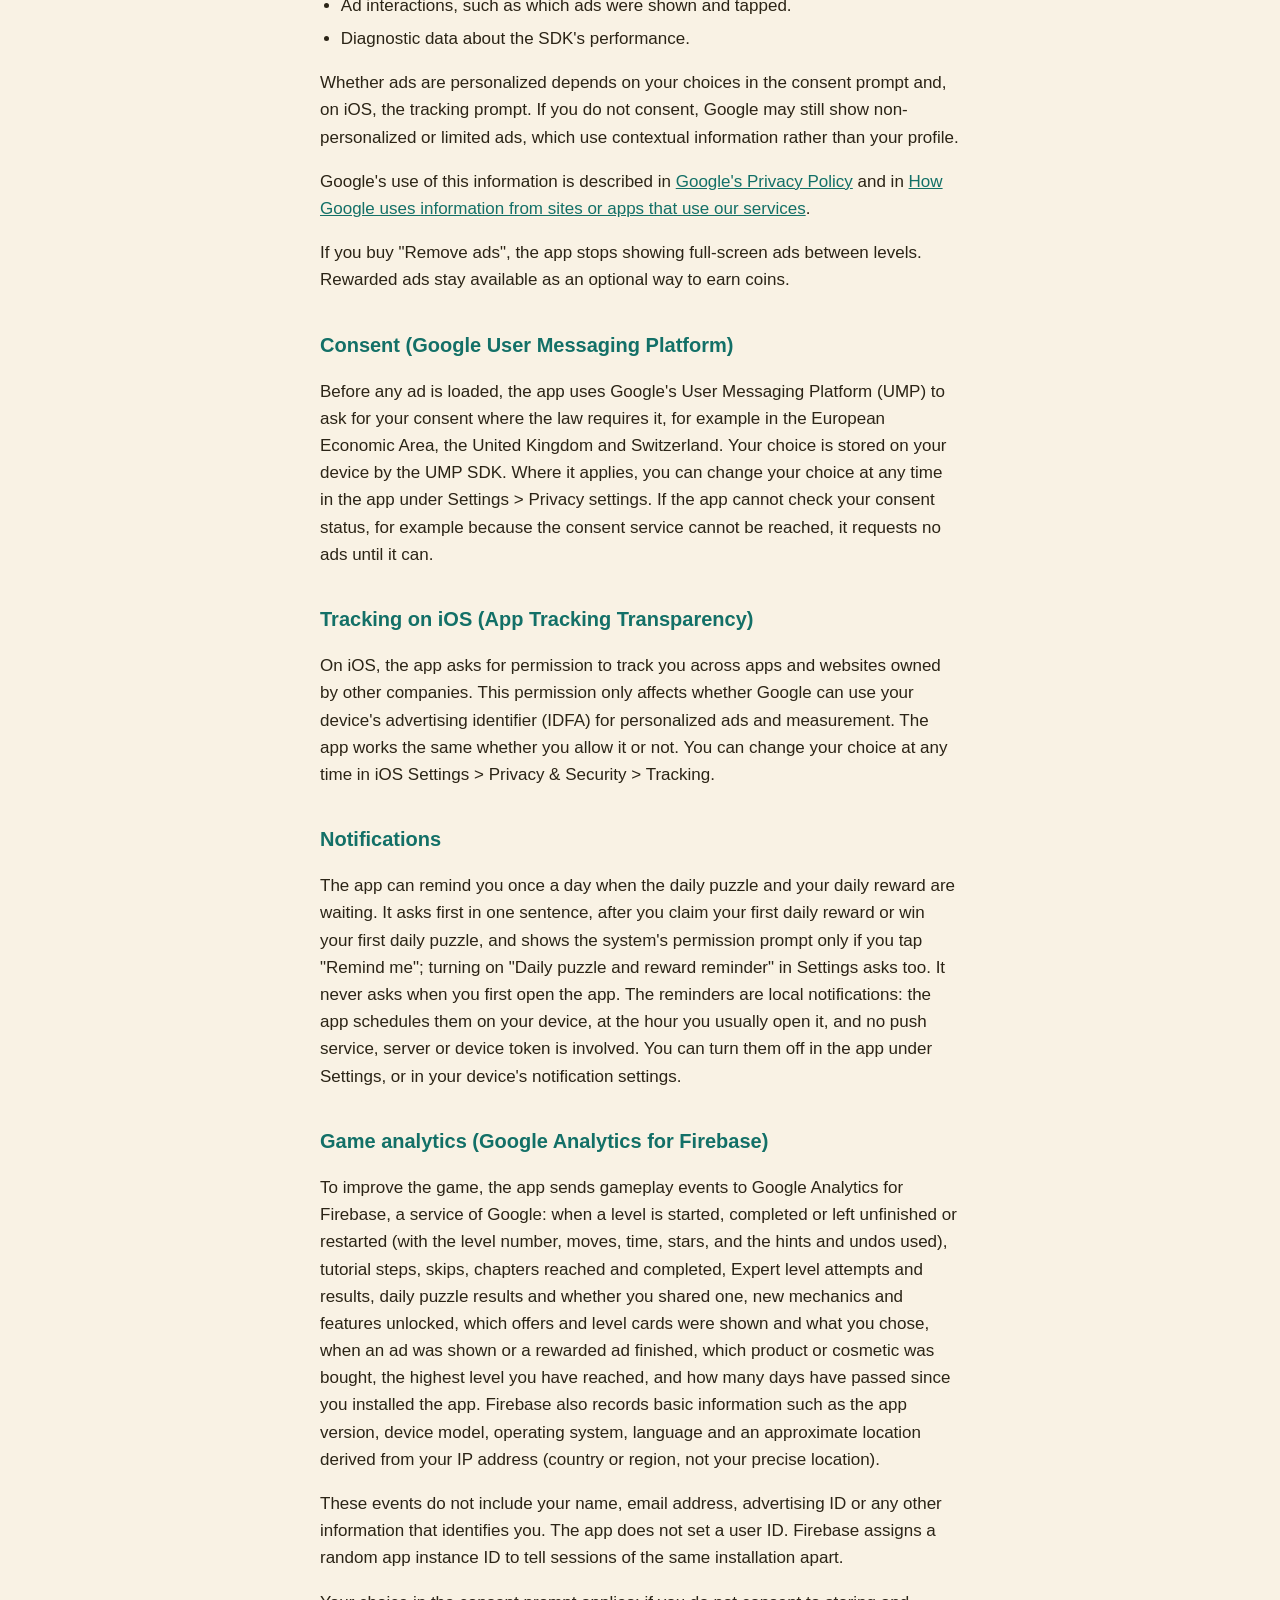
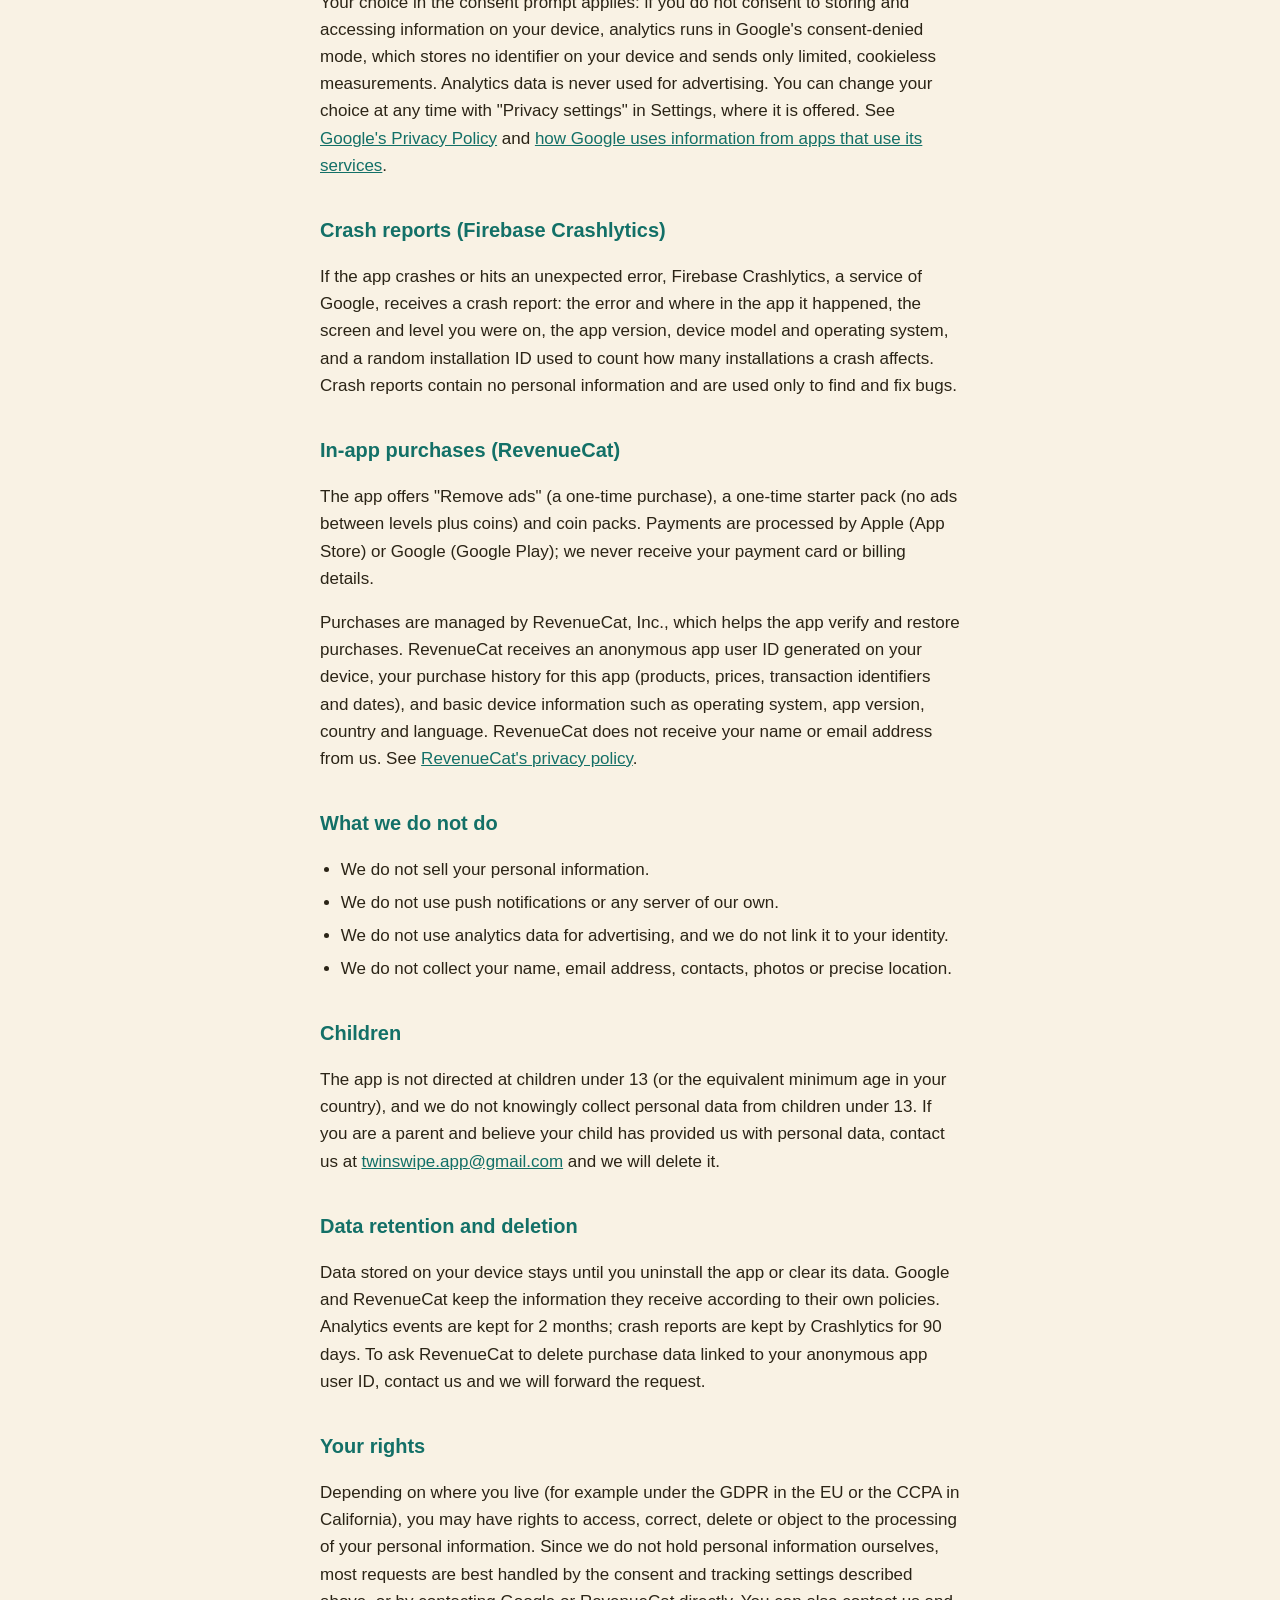
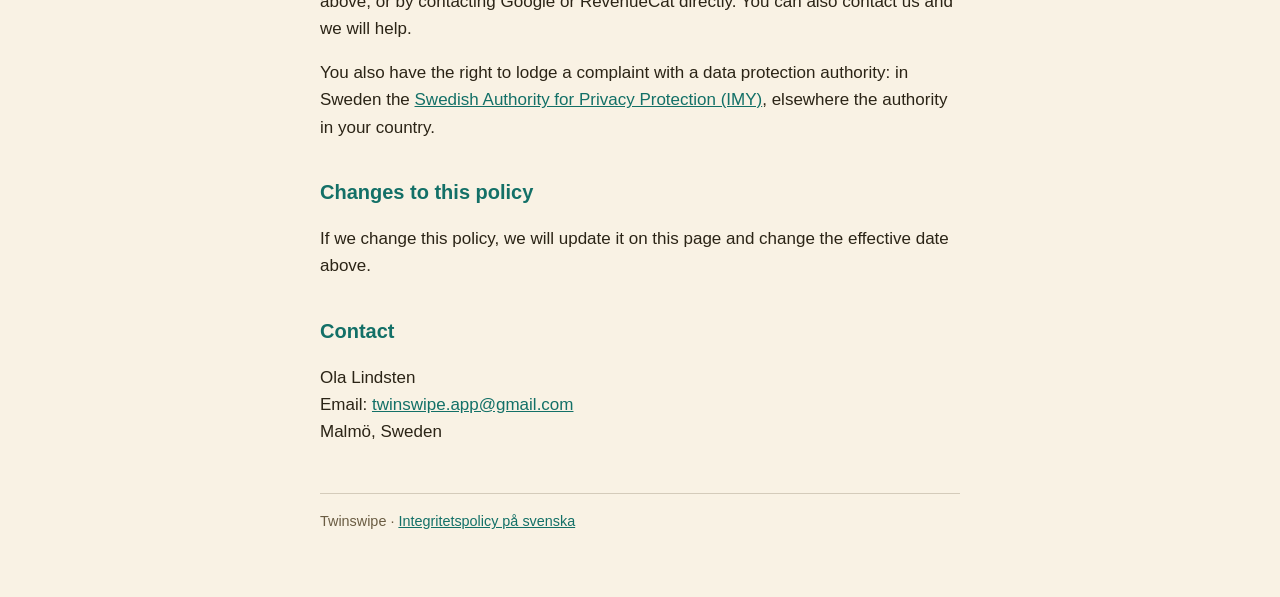
==== commit bae01c31: "Publish site from Twinswipe 270d368" ====
--- a/twinswipe/privacy/index.html
+++ b/twinswipe/privacy/index.html
@@ -16,7 +16,7 @@
 </header>
 <p class="lang"><a href="sv/" hreflang="sv" lang="sv">På svenska</a></p>
 
-<p class="date">Effective date: 13 October 2026</p>
+<p class="date">Effective date: 15 October 2026</p>
 
 <p>Twinswipe ("the app") is made by Ola Lindsten
 ("we", "us"). This policy explains what information the app uses, why, and
@@ -104,10 +104,12 @@
 Tracking.</p>
 
 <h2 id="notifications">Notifications</h2>
-<p>The app can remind you once a day when your daily reward is waiting. It
-asks for permission only after you have claimed the reward on two days in
-a row, or when you turn on "Daily reward reminder" in Settings; never when
-you first open the app. The reminders are local notifications: the app
+<p>The app can remind you once a day when the daily puzzle and your daily
+reward are waiting. It asks first in one sentence, after you claim your
+first daily reward or win your first daily puzzle, and shows the system's
+permission prompt only if you tap "Remind me"; turning on "Daily puzzle
+and reward reminder" in Settings asks too. It never asks when you first
+open the app. The reminders are local notifications: the app
 schedules them on your device, at the hour you usually open it, and no
 push service, server or device token is involved. You can turn them off
 in the app under Settings, or in your device's notification settings.</p>
